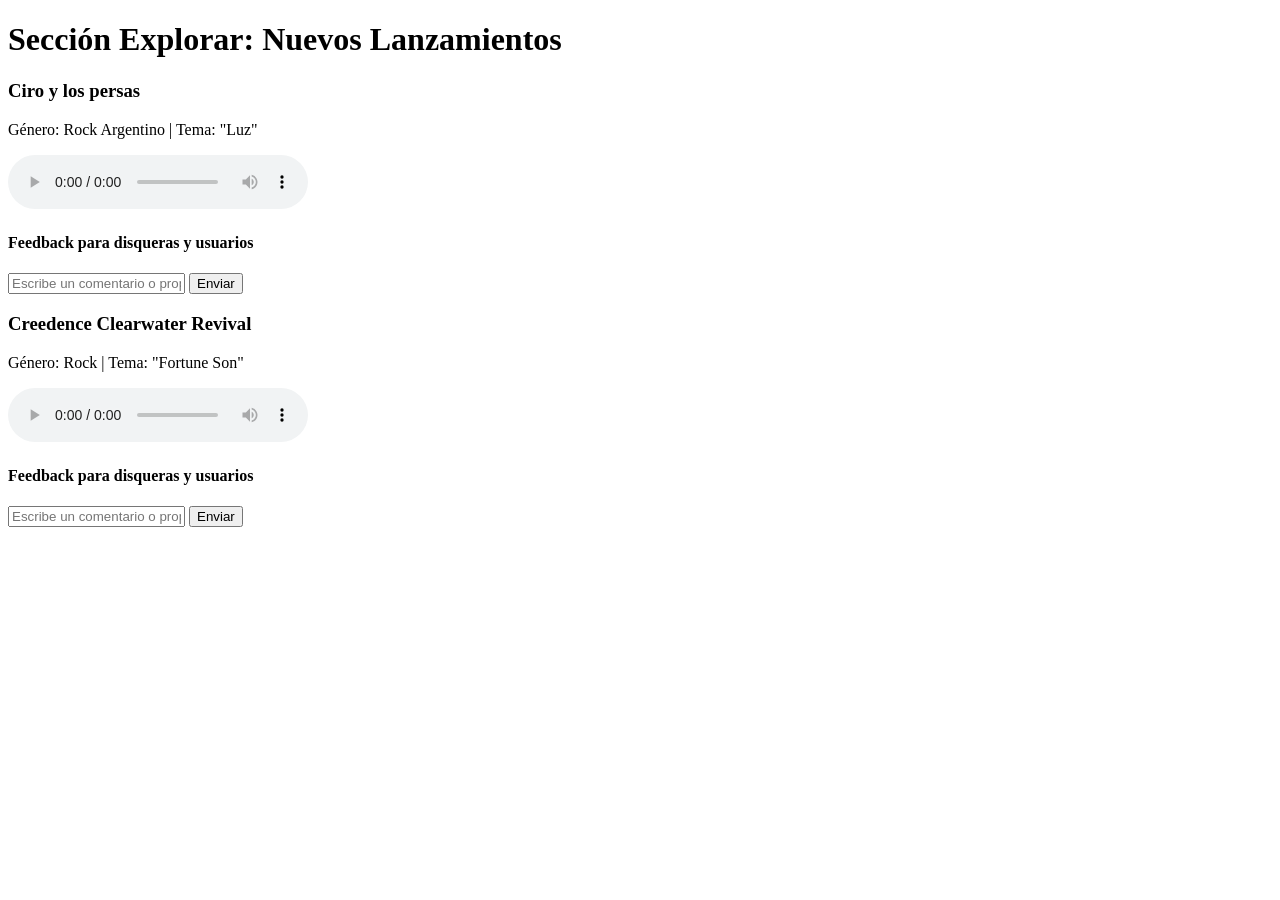
==== JB_music/explorar.html @ 16a071d9 "Creando seccion de explorar" ====
<!DOCTYPE html>
<html lang="en">
<head>
    <meta charset="UTF-8">
    <meta name="viewport" content="width=device-width, initial-scale=1.0">
    <title>Explorar</title>
    <link rel="stylesheet" href="explorar.css">
</head>
<body>
    <h1>Sección Explorar: Nuevos Lanzamientos</h1>

    <div class="grid-explorar">

        <!-- CAJA 1: ARTISTA INDIVIDUAL -->
        <div class="tarjeta-musical">
            <h3 class="nombre-artista">Ciro y los persas</h3>
            <p class="titulo-cancion">Género: Rock Argentino | Tema: "Luz"</p>
            
            <!-- Etiqueta de audio: Reemplaza "enlace_a_la_cancion.mp3" con el archivo real -->
            <audio controls>
                <source src="audios/Ciro y los Persas - Luz.mp3" type="audio/mpeg">
                Tu navegador no soporta el elemento de audio.
            </audio>

            <!-- Bloque de comentarios de esta canción -->
            <div class="seccion-comentarios">
                <h4>Feedback para disqueras y usuarios</h4>
                <div class="formulario-comentario">
                    <input type="text" class="input-comentario" placeholder="Escribe un comentario o propuesta..." required>
                    <button type="submit" class="boton-enviar">Enviar</button>
                </div>
            </div>
        </div>
 
        <div class="tarjeta-musical">
            <h3 class="nombre-artista">Creedence Clearwater Revival</h3>
            <p class="titulo-cancion">Género: Rock | Tema: "Fortune Son"</p>
            
            <audio controls>
                <source src="audios/Creedence Clearwater Revival - Fortunate Son.mp3" type="audio/mpeg">
                Tu navegador no soporta el elemento de audio.
            </audio>

            <div class="seccion-comentarios">
                <h4>Feedback para disqueras y usuarios</h4>
                <div class="formulario-comentario">
                    <input type="text" class="input-comentario" placeholder="Escribe un comentario o propuesta..." required>
                    <button type="submit" class="boton-enviar">Enviar</button>
                </div>
            </div>
        </div>

    </div>
</body>
</html>
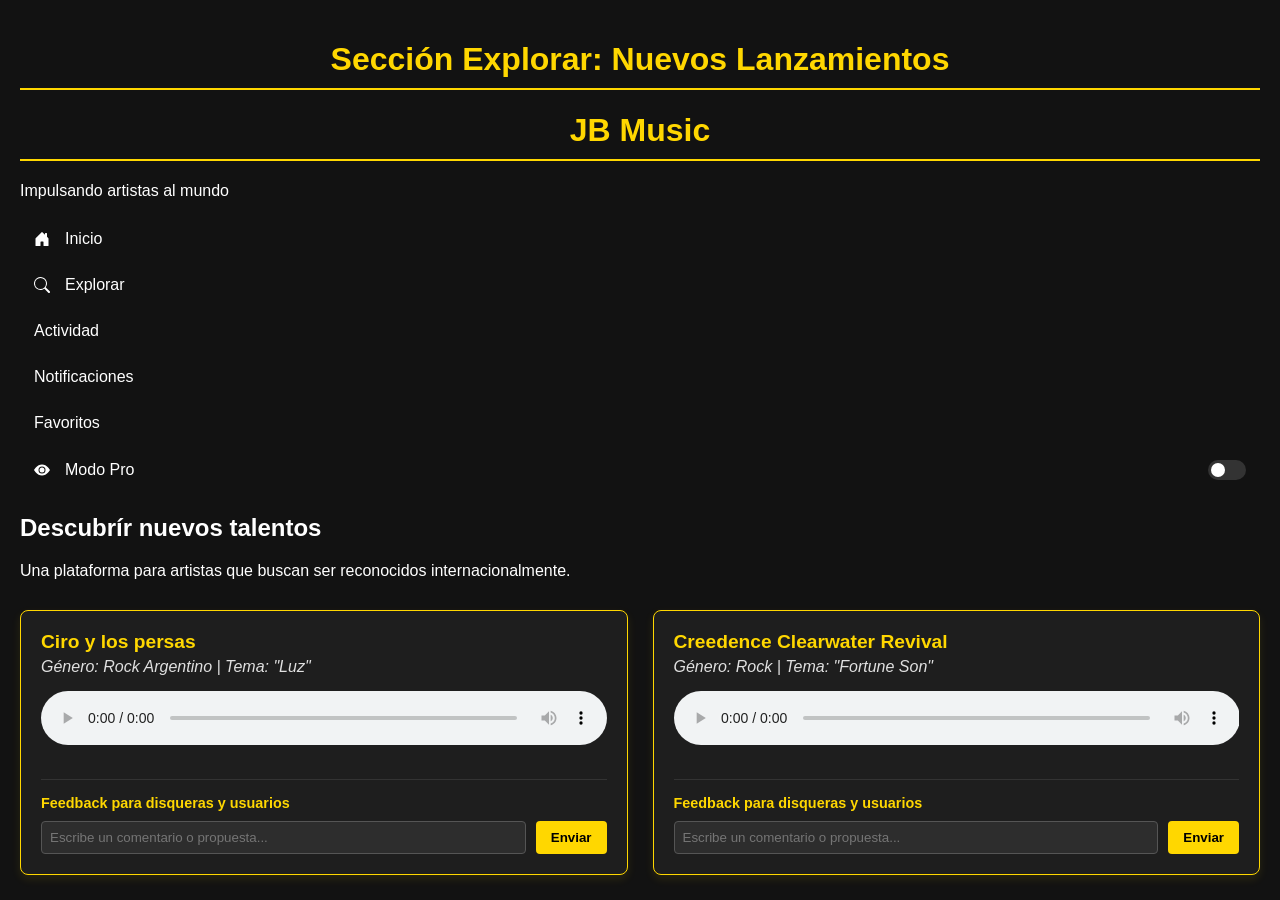
==== commit 85c6b0aa: "Nuevos cambios" ====
--- a/JB_music/explorar.html
+++ b/JB_music/explorar.html
@@ -8,7 +8,68 @@
 </head>
 <body>
     <h1>Sección Explorar: Nuevos Lanzamientos</h1>
+    
+    <h1>JB Music</h1>
+        <p>Impulsando artistas al mundo</p>
+     <div class="menu-item">
+    <div>
+        <a href="index.html">
+            <svg xmlns="http://www.w3.org/2000/svg" width="16" height="16" fill="currentColor" class="bi bi-house-door-fill" viewBox="0 0 16 16">
+                <path d="M6.5 14.5v-3.505c0-.245.25-.495.5-.495h2c.25 0 .5.25.5.5v3.5a.5.5 0 0 0 .5.5h4a.5.5 0 0 0 .5-.5v-7a.5.5 0 0 0-.146-.354L13 5.793V2.5a.5.5 0 0 0-.5-.5h-1a.5.5 0 0 0-.5.5v1.293L8.354 1.146a.5.5 0 0 0-.708 0l-6 6A.5.5 0 0 0 1.5 7.5v7a.5.5 0 0 0 .5.5h4a.5.5 0 0 0 .5-.5"/>
+            </svg>
+            Inicio
+        </a>
+    </div>
+</div>
 
+<div class="menu-item">
+    <div>
+        <a href="explorar.html">
+            <svg xmlns="http://www.w3.org/2000/svg" width="16" height="16" fill="currentColor" class="bi bi-search" viewBox="0 0 16 16">
+                <path d="M11.742 10.344a6.5 6.5 0 1 0-1.397 1.398h-.001q.044.06.098.115l3.85 3.85a1 1 0 0 0 1.415-1.414l-3.85-3.85a1 1 0 0 0-.115-.1zM12 6.5a5.5 5.5 0 1 1-11 0 5.5 5.5 0 0 1 11 0"/>
+            </svg>
+            Explorar
+        </a>
+    </div>
+</div>
+
+<div class="menu-item">
+    <div class="menu-text-with-icon">
+        Actividad
+    </div>
+</div>
+
+<div class="menu-item">
+    <div class="menu-text-with-icon">
+        Notificaciones
+    </div>
+</div>
+
+<div class="menu-item">
+    <div class="menu-text-with-icon">
+        Favoritos
+    </div>
+</div>
+
+<label class="menu-item checkbox-item" for="menu-toggle">
+    <div class="checkbox-content">
+        <svg xmlns="http://www.w3.org/2000/svg" width="16" height="16" fill="currentColor" class="bi bi-eye-fill" viewBox="0 0 16 16">
+            <path d="M10.5 8a2.5 2.5 0 1 1-5 0 2.5 2.5 0 0 1 5 0"/>
+            <path d="M0 8s3-5.5 8-5.5s8 5.5 8 5.5s-3 5.5-8 5.5S0 8 0 8m8 3.5a3.5 3.5 0 1 0 0-7 3.5 3.5 0 0 0 0 7"/>
+        </svg>
+        <span>Modo Pro</span>
+    </div>
+    <div class="switch-container">
+        <input type="checkbox" id="menu-toggle">
+        <span class="custom-switch"></span>
+    </div>
+</label>
+
+<section class="hero">
+    <h2>Descubrír nuevos talentos</h2>
+    <p>Una plataforma para artistas que buscan ser reconocidos internacionalmente.</p>
+</section>
+    
     <div class="grid-explorar">
 
         <!-- CAJA 1: ARTISTA INDIVIDUAL -->
--- a/JB_music/explorar.css
+++ b/JB_music/explorar.css
@@ -0,0 +1,202 @@
+body {
+            background-color: #121212; /* Negro oscuro de fondo */
+            color: #FFFFFF; /* Texto blanco para que contraste */
+            font-family: 'Segoe UI', Tahoma, Geneva, Verdana, sans-serif;
+            margin: 0;
+            padding: 20px;
+}
+
+h1 {
+            color: #FFD700; /* Amarillo Dorado para el título principal */
+            text-align: center;
+            border-bottom: 2px solid #FFD700;
+            padding-bottom: 10px;
+}
+
+        /* --- CONTENEDOR PRINCIPAL DE LAS CAJAS --- */
+.grid-explorar {
+            display: grid;
+            grid-template-columns: repeat(auto-fit, minmax(300px, 1fr));
+            gap: 25px;
+            margin-top: 30px;
+}
+
+        /* --- DISEÑO DE LAS CAJAS (TARJETAS DE CANCIONES) --- */
+        .tarjeta-musical {
+            background-color: #1E1E1E; /* Negro un poco más claro para la caja */
+            border: 1px solid #FFD700; /* Borde dorado alrededor de la caja */
+            border-radius: 8px;
+            padding: 20px;
+            box-shadow: 0 4px 10px rgba(255, 215, 0, 0.1); /* Destello dorado sutil */
+        }
+
+        .nombre-artista {
+            color: #FFD700; /* Dorado para el nombre del artista */
+            margin: 0 0 5px 0;
+            font-size: 1.2rem;
+        }
+
+        .titulo-cancion {
+            margin: 0 0 15px 0;
+            color: #E0E0E0;
+            font-style: italic;
+        }
+
+        /* Reproductor de audio nativo */
+        audio {
+            width: 100%;
+            margin-bottom: 15px;
+        }
+
+        /* --- SECCIÓN DE COMENTARIOS DENTRO DE LA CAJA --- */
+        .seccion-comentarios {
+            border-top: 1px solid #333333; /* Línea divisoria interna */
+            padding-top: 15px;
+            margin-top: 15px;
+        }
+
+        .seccion-comentarios h4 {
+            margin: 0 0 10px 0;
+            color: #FFD700; /* Título de comentarios en dorado */
+            font-size: 0.9rem;
+        }
+
+        /* Formulario para dejar un comentario */
+        .formulario-comentario {
+            display: flex;
+            gap: 10px;
+        }
+
+.input-comentario {
+            flex-grow: 1;
+            background-color: #2D2D2D;
+            border: 1px solid #555555;
+            border-radius: 4px;
+            color: #FFF;
+            padding: 8px;
+}
+
+        /* Estilo al hacer clic en el input */
+.input-comentario:focus {
+            outline: none;
+            border-color: #FFD700; /* El borde se ilumina en dorado */
+}
+
+.boton-enviar {
+            background-color: #FFD700; /* Botón dorado */
+            color: #000000; /* Texto negro para que resalte en el botón */
+            border: none;
+            border-radius: 4px;
+            padding: 8px 15px;
+            font-weight: bold;
+            cursor: pointer;
+}
+
+.boton-enviar:hover {
+            background-color: #E6C200; /* Dorado un poco más oscuro al pasar el mouse */
+}
+
+.menu {
+    display: flex;
+    flex-direction: column;
+    gap: 15px;
+    font-family: sans-serif; /* Ajusta a tu tipografía */
+}
+
+.menu-item {
+    display: flex;
+    align-items: center;
+    gap: 15px;
+    padding: 14px;
+    border-radius: 14px;
+    cursor: pointer;
+    transition: 0.3s;
+    color: white; /* Hereda color blanco a los textos sin link */
+}
+
+/* Corrige los links para que no salgan azules ni subrayados */
+.menu-item a {
+    color: white;
+    text-decoration: none;
+    display: flex;
+    align-items: center;
+    gap: 15px;
+    width: 100%;
+}
+
+/* Alineación de los iconos SVG que usas */
+.menu-item svg {
+    flex-shrink: 0;
+}
+
+.menu-item:hover {
+    background: #171717;
+}
+
+.menu-item.active {
+    background: linear-gradient(90deg, #7b2ff7, #f107a3);
+}
+
+/* ========================================================
+   ESTILOS EXCLUSIVOS DEL CHECKBOX COMPATIBLE
+   ======================================================== */
+
+/* Separa el texto a la izquierda y el switch a la derecha */
+.checkbox-item {
+    justify-content: space-between;
+    user-select: none;
+}
+
+.checkbox-content {
+    display: flex;
+    align-items: center;
+    gap: 15px;
+}
+
+/* Contenedor del switch deslizante */
+.switch-container {
+    position: relative;
+    width: 38px;
+    height: 20px;
+    flex-shrink: 0;
+}
+
+/* Ocultar checkbox por defecto */
+.switch-container input {
+    opacity: 0;
+    width: 0;
+    height: 0;
+}
+
+/* Fondo del switch apagado */
+.custom-switch {
+    position: absolute;
+    cursor: pointer;
+    top: 0; left: 0; right: 0; bottom: 0;
+    background-color: #333;
+    border-radius: 20px;
+    transition: 0.3s;
+}
+
+/* Bolita interna del switch */
+.custom-switch::before {
+    position: absolute;
+    content: "";
+    height: 14px;
+    width: 14px;
+    left: 3px;
+    bottom: 3px;
+    background-color: white;
+    border-radius: 50%;
+    transition: 0.3s;
+}
+
+/* CUANDO SE ACTIVA: Aplica tu degradado exacto */
+.switch-container input:checked + .custom-switch {
+    background: linear-gradient(90deg, #7b2ff7, #f107a3);
+}
+
+/* CUANDO SE ACTIVA: Mueve la bolita a la derecha */
+.switch-container input:checked + .custom-switch::before {
+    transform: translateX(18px);
+}
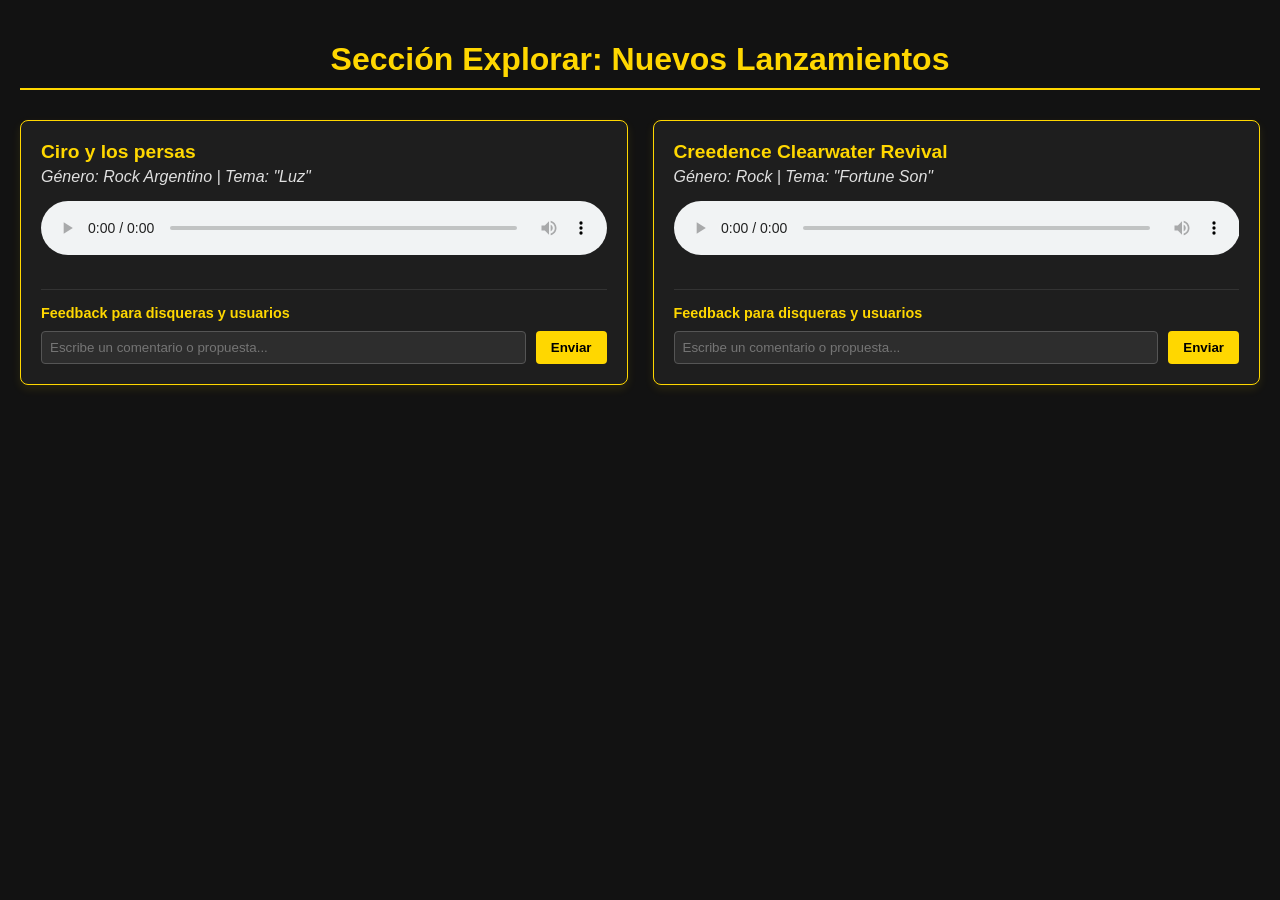
==== commit 5c3040fa: "subiendo algo" ====
--- a/JB_music/explorar.html
+++ b/JB_music/explorar.html
@@ -8,68 +8,7 @@
 </head>
 <body>
     <h1>Sección Explorar: Nuevos Lanzamientos</h1>
-    
-    <h1>JB Music</h1>
-        <p>Impulsando artistas al mundo</p>
-     <div class="menu-item">
-    <div>
-        <a href="index.html">
-            <svg xmlns="http://www.w3.org/2000/svg" width="16" height="16" fill="currentColor" class="bi bi-house-door-fill" viewBox="0 0 16 16">
-                <path d="M6.5 14.5v-3.505c0-.245.25-.495.5-.495h2c.25 0 .5.25.5.5v3.5a.5.5 0 0 0 .5.5h4a.5.5 0 0 0 .5-.5v-7a.5.5 0 0 0-.146-.354L13 5.793V2.5a.5.5 0 0 0-.5-.5h-1a.5.5 0 0 0-.5.5v1.293L8.354 1.146a.5.5 0 0 0-.708 0l-6 6A.5.5 0 0 0 1.5 7.5v7a.5.5 0 0 0 .5.5h4a.5.5 0 0 0 .5-.5"/>
-            </svg>
-            Inicio
-        </a>
-    </div>
-</div>
 
-<div class="menu-item">
-    <div>
-        <a href="explorar.html">
-            <svg xmlns="http://www.w3.org/2000/svg" width="16" height="16" fill="currentColor" class="bi bi-search" viewBox="0 0 16 16">
-                <path d="M11.742 10.344a6.5 6.5 0 1 0-1.397 1.398h-.001q.044.06.098.115l3.85 3.85a1 1 0 0 0 1.415-1.414l-3.85-3.85a1 1 0 0 0-.115-.1zM12 6.5a5.5 5.5 0 1 1-11 0 5.5 5.5 0 0 1 11 0"/>
-            </svg>
-            Explorar
-        </a>
-    </div>
-</div>
-
-<div class="menu-item">
-    <div class="menu-text-with-icon">
-        Actividad
-    </div>
-</div>
-
-<div class="menu-item">
-    <div class="menu-text-with-icon">
-        Notificaciones
-    </div>
-</div>
-
-<div class="menu-item">
-    <div class="menu-text-with-icon">
-        Favoritos
-    </div>
-</div>
-
-<label class="menu-item checkbox-item" for="menu-toggle">
-    <div class="checkbox-content">
-        <svg xmlns="http://www.w3.org/2000/svg" width="16" height="16" fill="currentColor" class="bi bi-eye-fill" viewBox="0 0 16 16">
-            <path d="M10.5 8a2.5 2.5 0 1 1-5 0 2.5 2.5 0 0 1 5 0"/>
-            <path d="M0 8s3-5.5 8-5.5s8 5.5 8 5.5s-3 5.5-8 5.5S0 8 0 8m8 3.5a3.5 3.5 0 1 0 0-7 3.5 3.5 0 0 0 0 7"/>
-        </svg>
-        <span>Modo Pro</span>
-    </div>
-    <div class="switch-container">
-        <input type="checkbox" id="menu-toggle">
-        <span class="custom-switch"></span>
-    </div>
-</label>
-
-<section class="hero">
-    <h2>Descubrír nuevos talentos</h2>
-    <p>Una plataforma para artistas que buscan ser reconocidos internacionalmente.</p>
-</section>
-    
     <div class="grid-explorar">
 
         <!-- CAJA 1: ARTISTA INDIVIDUAL -->
--- a/JB_music/explorar.css
+++ b/JB_music/explorar.css
@@ -94,109 +94,4 @@
 
 .boton-enviar:hover {
             background-color: #E6C200; /* Dorado un poco más oscuro al pasar el mouse */
-}
-
-.menu {
-    display: flex;
-    flex-direction: column;
-    gap: 15px;
-    font-family: sans-serif; /* Ajusta a tu tipografía */
-}
-
-.menu-item {
-    display: flex;
-    align-items: center;
-    gap: 15px;
-    padding: 14px;
-    border-radius: 14px;
-    cursor: pointer;
-    transition: 0.3s;
-    color: white; /* Hereda color blanco a los textos sin link */
-}
-
-/* Corrige los links para que no salgan azules ni subrayados */
-.menu-item a {
-    color: white;
-    text-decoration: none;
-    display: flex;
-    align-items: center;
-    gap: 15px;
-    width: 100%;
-}
-
-/* Alineación de los iconos SVG que usas */
-.menu-item svg {
-    flex-shrink: 0;
-}
-
-.menu-item:hover {
-    background: #171717;
-}
-
-.menu-item.active {
-    background: linear-gradient(90deg, #7b2ff7, #f107a3);
-}
-
-/* ========================================================
-   ESTILOS EXCLUSIVOS DEL CHECKBOX COMPATIBLE
-   ======================================================== */
-
-/* Separa el texto a la izquierda y el switch a la derecha */
-.checkbox-item {
-    justify-content: space-between;
-    user-select: none;
-}
-
-.checkbox-content {
-    display: flex;
-    align-items: center;
-    gap: 15px;
-}
-
-/* Contenedor del switch deslizante */
-.switch-container {
-    position: relative;
-    width: 38px;
-    height: 20px;
-    flex-shrink: 0;
-}
-
-/* Ocultar checkbox por defecto */
-.switch-container input {
-    opacity: 0;
-    width: 0;
-    height: 0;
-}
-
-/* Fondo del switch apagado */
-.custom-switch {
-    position: absolute;
-    cursor: pointer;
-    top: 0; left: 0; right: 0; bottom: 0;
-    background-color: #333;
-    border-radius: 20px;
-    transition: 0.3s;
-}
-
-/* Bolita interna del switch */
-.custom-switch::before {
-    position: absolute;
-    content: "";
-    height: 14px;
-    width: 14px;
-    left: 3px;
-    bottom: 3px;
-    background-color: white;
-    border-radius: 50%;
-    transition: 0.3s;
-}
-
-/* CUANDO SE ACTIVA: Aplica tu degradado exacto */
-.switch-container input:checked + .custom-switch {
-    background: linear-gradient(90deg, #7b2ff7, #f107a3);
-}
-
-/* CUANDO SE ACTIVA: Mueve la bolita a la derecha */
-.switch-container input:checked + .custom-switch::before {
-    transform: translateX(18px);
 }
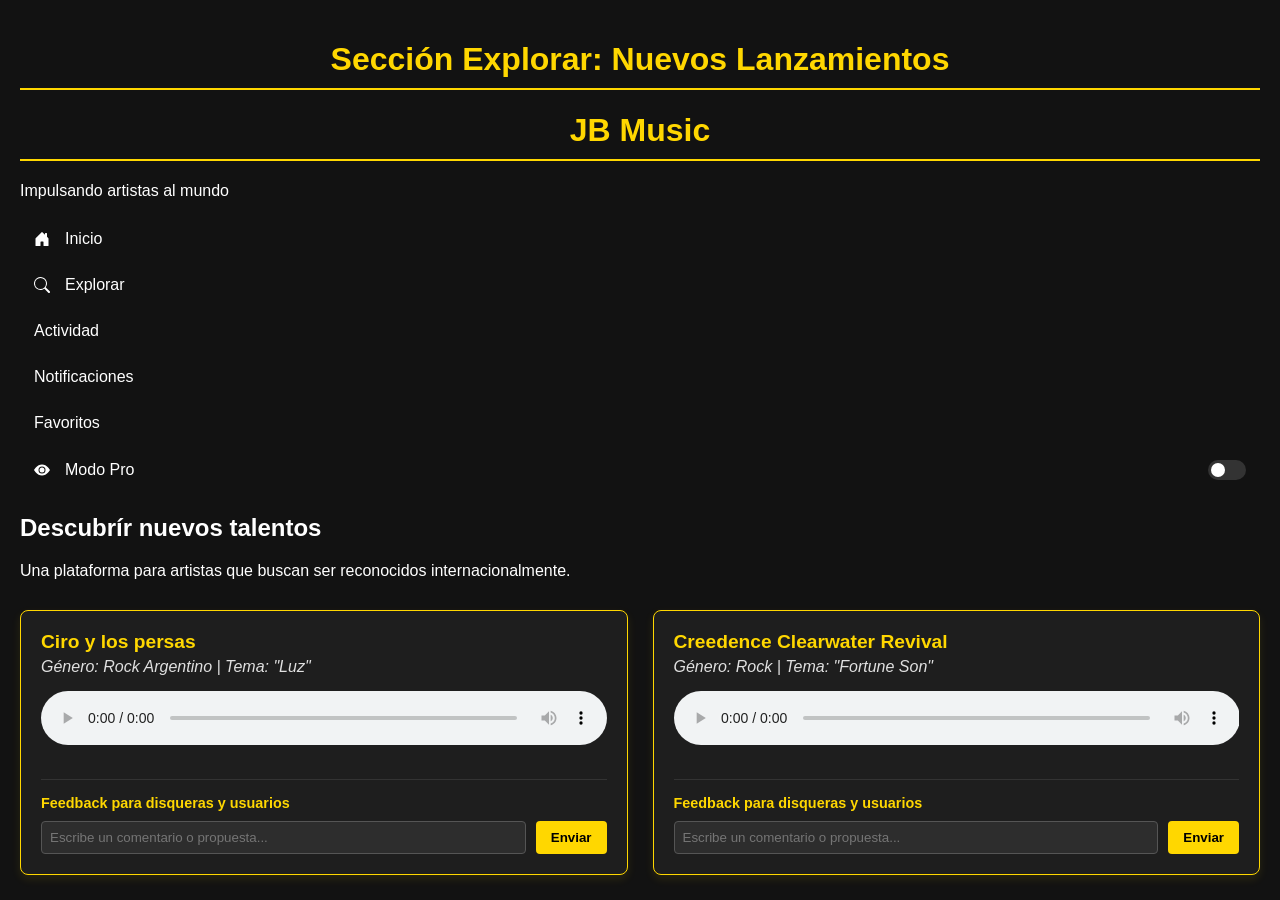
==== commit 94bf303c: "resolver merge" ====
--- a/JB_music/explorar.html
+++ b/JB_music/explorar.html
@@ -8,7 +8,68 @@
 </head>
 <body>
     <h1>Sección Explorar: Nuevos Lanzamientos</h1>
+    
+    <h1>JB Music</h1>
+        <p>Impulsando artistas al mundo</p>
+     <div class="menu-item">
+    <div>
+        <a href="index.html">
+            <svg xmlns="http://www.w3.org/2000/svg" width="16" height="16" fill="currentColor" class="bi bi-house-door-fill" viewBox="0 0 16 16">
+                <path d="M6.5 14.5v-3.505c0-.245.25-.495.5-.495h2c.25 0 .5.25.5.5v3.5a.5.5 0 0 0 .5.5h4a.5.5 0 0 0 .5-.5v-7a.5.5 0 0 0-.146-.354L13 5.793V2.5a.5.5 0 0 0-.5-.5h-1a.5.5 0 0 0-.5.5v1.293L8.354 1.146a.5.5 0 0 0-.708 0l-6 6A.5.5 0 0 0 1.5 7.5v7a.5.5 0 0 0 .5.5h4a.5.5 0 0 0 .5-.5"/>
+            </svg>
+            Inicio
+        </a>
+    </div>
+</div>
 
+<div class="menu-item">
+    <div>
+        <a href="explorar.html">
+            <svg xmlns="http://www.w3.org/2000/svg" width="16" height="16" fill="currentColor" class="bi bi-search" viewBox="0 0 16 16">
+                <path d="M11.742 10.344a6.5 6.5 0 1 0-1.397 1.398h-.001q.044.06.098.115l3.85 3.85a1 1 0 0 0 1.415-1.414l-3.85-3.85a1 1 0 0 0-.115-.1zM12 6.5a5.5 5.5 0 1 1-11 0 5.5 5.5 0 0 1 11 0"/>
+            </svg>
+            Explorar
+        </a>
+    </div>
+</div>
+
+<div class="menu-item">
+    <div class="menu-text-with-icon">
+        Actividad
+    </div>
+</div>
+
+<div class="menu-item">
+    <div class="menu-text-with-icon">
+        Notificaciones
+    </div>
+</div>
+
+<div class="menu-item">
+    <div class="menu-text-with-icon">
+        Favoritos
+    </div>
+</div>
+
+<label class="menu-item checkbox-item" for="menu-toggle">
+    <div class="checkbox-content">
+        <svg xmlns="http://www.w3.org/2000/svg" width="16" height="16" fill="currentColor" class="bi bi-eye-fill" viewBox="0 0 16 16">
+            <path d="M10.5 8a2.5 2.5 0 1 1-5 0 2.5 2.5 0 0 1 5 0"/>
+            <path d="M0 8s3-5.5 8-5.5s8 5.5 8 5.5s-3 5.5-8 5.5S0 8 0 8m8 3.5a3.5 3.5 0 1 0 0-7 3.5 3.5 0 0 0 0 7"/>
+        </svg>
+        <span>Modo Pro</span>
+    </div>
+    <div class="switch-container">
+        <input type="checkbox" id="menu-toggle">
+        <span class="custom-switch"></span>
+    </div>
+</label>
+
+<section class="hero">
+    <h2>Descubrír nuevos talentos</h2>
+    <p>Una plataforma para artistas que buscan ser reconocidos internacionalmente.</p>
+</section>
+    
     <div class="grid-explorar">
 
         <!-- CAJA 1: ARTISTA INDIVIDUAL -->
--- a/JB_music/explorar.css
+++ b/JB_music/explorar.css
@@ -94,4 +94,109 @@
 
 .boton-enviar:hover {
             background-color: #E6C200; /* Dorado un poco más oscuro al pasar el mouse */
+}
+
+.menu {
+    display: flex;
+    flex-direction: column;
+    gap: 15px;
+    font-family: sans-serif; /* Ajusta a tu tipografía */
+}
+
+.menu-item {
+    display: flex;
+    align-items: center;
+    gap: 15px;
+    padding: 14px;
+    border-radius: 14px;
+    cursor: pointer;
+    transition: 0.3s;
+    color: white; /* Hereda color blanco a los textos sin link */
+}
+
+/* Corrige los links para que no salgan azules ni subrayados */
+.menu-item a {
+    color: white;
+    text-decoration: none;
+    display: flex;
+    align-items: center;
+    gap: 15px;
+    width: 100%;
+}
+
+/* Alineación de los iconos SVG que usas */
+.menu-item svg {
+    flex-shrink: 0;
+}
+
+.menu-item:hover {
+    background: #171717;
+}
+
+.menu-item.active {
+    background: linear-gradient(90deg, #7b2ff7, #f107a3);
+}
+
+/* ========================================================
+   ESTILOS EXCLUSIVOS DEL CHECKBOX COMPATIBLE
+   ======================================================== */
+
+/* Separa el texto a la izquierda y el switch a la derecha */
+.checkbox-item {
+    justify-content: space-between;
+    user-select: none;
+}
+
+.checkbox-content {
+    display: flex;
+    align-items: center;
+    gap: 15px;
+}
+
+/* Contenedor del switch deslizante */
+.switch-container {
+    position: relative;
+    width: 38px;
+    height: 20px;
+    flex-shrink: 0;
+}
+
+/* Ocultar checkbox por defecto */
+.switch-container input {
+    opacity: 0;
+    width: 0;
+    height: 0;
+}
+
+/* Fondo del switch apagado */
+.custom-switch {
+    position: absolute;
+    cursor: pointer;
+    top: 0; left: 0; right: 0; bottom: 0;
+    background-color: #333;
+    border-radius: 20px;
+    transition: 0.3s;
+}
+
+/* Bolita interna del switch */
+.custom-switch::before {
+    position: absolute;
+    content: "";
+    height: 14px;
+    width: 14px;
+    left: 3px;
+    bottom: 3px;
+    background-color: white;
+    border-radius: 50%;
+    transition: 0.3s;
+}
+
+/* CUANDO SE ACTIVA: Aplica tu degradado exacto */
+.switch-container input:checked + .custom-switch {
+    background: linear-gradient(90deg, #7b2ff7, #f107a3);
+}
+
+/* CUANDO SE ACTIVA: Mueve la bolita a la derecha */
+.switch-container input:checked + .custom-switch::before {
+    transform: translateX(18px);
 }
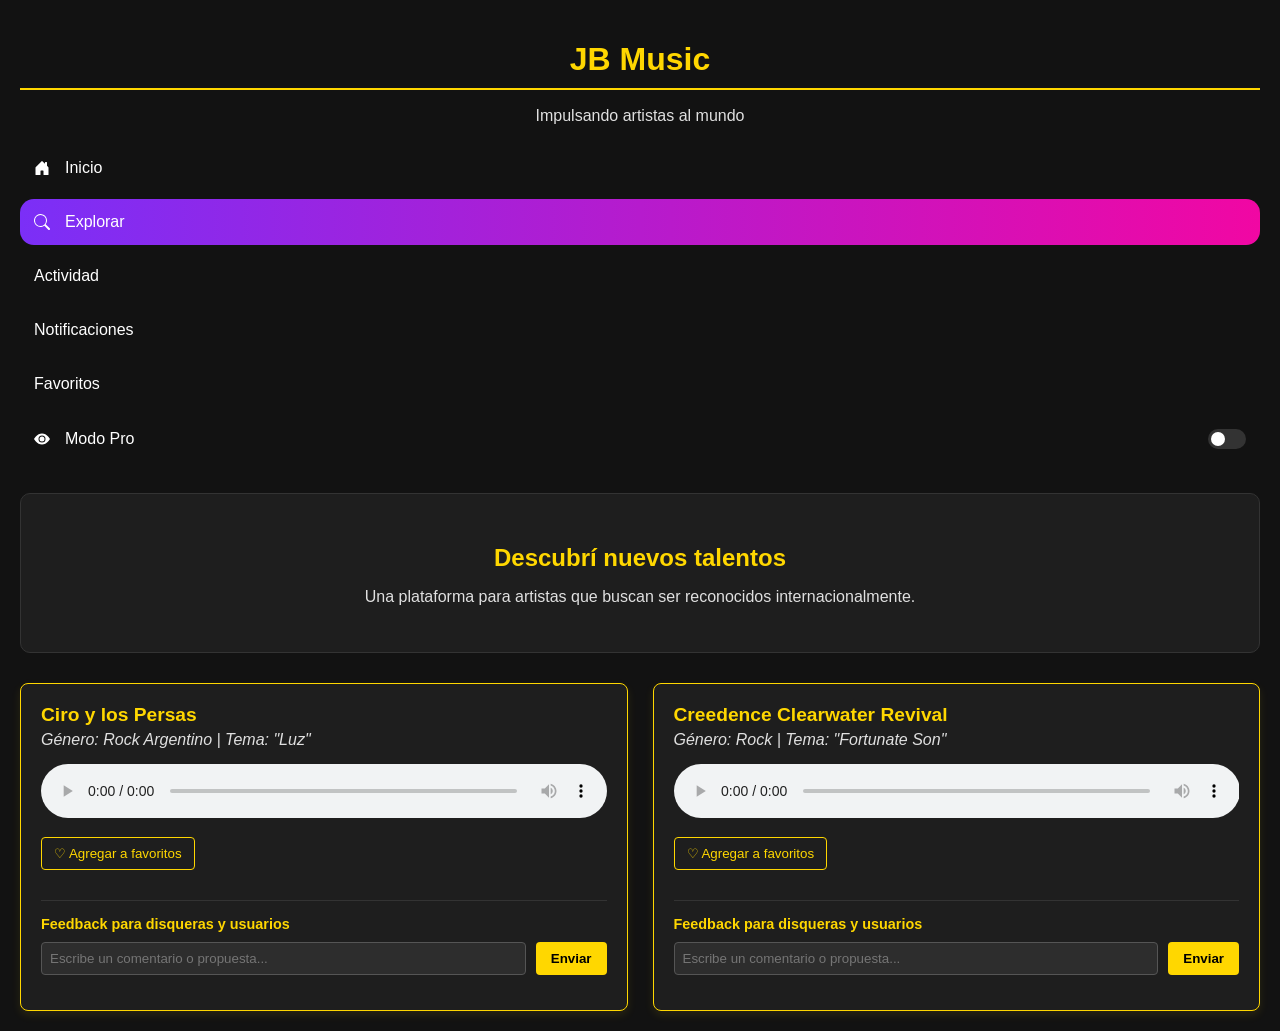
==== commit d62b057d: "Mejorando página de explorar" ====
--- a/JB_music/explorar.html
+++ b/JB_music/explorar.html
@@ -1,116 +1,166 @@
 <!DOCTYPE html>
-<html lang="en">
+<html lang="es">
 <head>
     <meta charset="UTF-8">
     <meta name="viewport" content="width=device-width, initial-scale=1.0">
-    <title>Explorar</title>
+    <title>Explorar - JB Music</title>
     <link rel="stylesheet" href="explorar.css">
 </head>
 <body>
-    <h1>Sección Explorar: Nuevos Lanzamientos</h1>
-    
+<header>
     <h1>JB Music</h1>
-        <p>Impulsando artistas al mundo</p>
-     <div class="menu-item">
-    <div>
+    <p>Impulsando artistas al mundo</p>
+</header>
+
+<nav class="menu">
+
+    <div class="menu-item">
         <a href="index.html">
-            <svg xmlns="http://www.w3.org/2000/svg" width="16" height="16" fill="currentColor" class="bi bi-house-door-fill" viewBox="0 0 16 16">
+            <svg xmlns="http://www.w3.org/2000/svg" width="16" height="16" fill="currentColor" viewBox="0 0 16 16">
                 <path d="M6.5 14.5v-3.505c0-.245.25-.495.5-.495h2c.25 0 .5.25.5.5v3.5a.5.5 0 0 0 .5.5h4a.5.5 0 0 0 .5-.5v-7a.5.5 0 0 0-.146-.354L13 5.793V2.5a.5.5 0 0 0-.5-.5h-1a.5.5 0 0 0-.5.5v1.293L8.354 1.146a.5.5 0 0 0-.708 0l-6 6A.5.5 0 0 0 1.5 7.5v7a.5.5 0 0 0 .5.5h4a.5.5 0 0 0 .5-.5"/>
             </svg>
             Inicio
         </a>
     </div>
-</div>
 
-<div class="menu-item">
-    <div>
+    <div class="menu-item active">
         <a href="explorar.html">
-            <svg xmlns="http://www.w3.org/2000/svg" width="16" height="16" fill="currentColor" class="bi bi-search" viewBox="0 0 16 16">
+            <svg xmlns="http://www.w3.org/2000/svg" width="16" height="16" fill="currentColor" viewBox="0 0 16 16">
                 <path d="M11.742 10.344a6.5 6.5 0 1 0-1.397 1.398h-.001q.044.06.098.115l3.85 3.85a1 1 0 0 0 1.415-1.414l-3.85-3.85a1 1 0 0 0-.115-.1zM12 6.5a5.5 5.5 0 1 1-11 0 5.5 5.5 0 0 1 11 0"/>
             </svg>
             Explorar
         </a>
     </div>
-</div>
 
-<div class="menu-item">
-    <div class="menu-text-with-icon">
-        Actividad
+    <div class="menu-item" id="actividad">
+        <div class="menu-text-with-icon">
+            Actividad
+        </div>
     </div>
-</div>
 
-<div class="menu-item">
-    <div class="menu-text-with-icon">
-        Notificaciones
+    <div class="menu-item" id="notificaciones">
+        <div class="menu-text-with-icon">
+            Notificaciones
+        </div>
     </div>
-</div>
 
-<div class="menu-item">
-    <div class="menu-text-with-icon">
-        Favoritos
+    <div class="menu-item" id="favoritos">
+        <div class="menu-text-with-icon">
+            Favoritos
+        </div>
     </div>
-</div>
 
-<label class="menu-item checkbox-item" for="menu-toggle">
-    <div class="checkbox-content">
-        <svg xmlns="http://www.w3.org/2000/svg" width="16" height="16" fill="currentColor" class="bi bi-eye-fill" viewBox="0 0 16 16">
-            <path d="M10.5 8a2.5 2.5 0 1 1-5 0 2.5 2.5 0 0 1 5 0"/>
-            <path d="M0 8s3-5.5 8-5.5s8 5.5 8 5.5s-3 5.5-8 5.5S0 8 0 8m8 3.5a3.5 3.5 0 1 0 0-7 3.5 3.5 0 0 0 0 7"/>
-        </svg>
-        <span>Modo Pro</span>
-    </div>
-    <div class="switch-container">
-        <input type="checkbox" id="menu-toggle">
-        <span class="custom-switch"></span>
-    </div>
-</label>
+    <label class="menu-item checkbox-item" for="menu-toggle">
+        <div class="checkbox-content">
+            <svg xmlns="http://www.w3.org/2000/svg" width="16" height="16" fill="currentColor" viewBox="0 0 16 16">
+                <path d="M10.5 8a2.5 2.5 0 1 1-5 0 2.5 2.5 0 0 1 5 0"/>
+                <path d="M0 8s3-5.5 8-5.5s8 5.5 8 5.5s-3 5.5-8 5.5S0 8 0 8m8 3.5a3.5 3.5 0 1 0 0-7 3.5 3.5 0 0 0 0 7"/>
+            </svg>
+            <span>Modo Pro</span>
+        </div>
 
-<section class="hero">
-    <h2>Descubrír nuevos talentos</h2>
-    <p>Una plataforma para artistas que buscan ser reconocidos internacionalmente.</p>
-</section>
-    
-    <div class="grid-explorar">
+        <div class="switch-container">
+            <input type="checkbox" id="menu-toggle">
+            <span class="custom-switch"></span>
+        </div>
+    </label>
 
-        <!-- CAJA 1: ARTISTA INDIVIDUAL -->
-        <div class="tarjeta-musical">
-            <h3 class="nombre-artista">Ciro y los persas</h3>
-            <p class="titulo-cancion">Género: Rock Argentino | Tema: "Luz"</p>
-            
-            <!-- Etiqueta de audio: Reemplaza "enlace_a_la_cancion.mp3" con el archivo real -->
+</nav>
+
+<main>
+
+    <section class="hero">
+        <h2>Descubrí nuevos talentos</h2>
+        <p>Una plataforma para artistas que buscan ser reconocidos internacionalmente.</p>
+    </section>
+
+    <section class="grid-explorar">
+
+        <article class="tarjeta-musical">
+
+            <h3 class="nombre-artista">Ciro y los Persas</h3>
+
+            <p class="titulo-cancion">
+                Género: Rock Argentino | Tema: "Luz"
+            </p>
+
             <audio controls>
                 <source src="audios/Ciro y los Persas - Luz.mp3" type="audio/mpeg">
                 Tu navegador no soporta el elemento de audio.
             </audio>
 
-            <!-- Bloque de comentarios de esta canción -->
+            <button class="boton-favorito">
+                ♡ Agregar a favoritos
+            </button>
+
             <div class="seccion-comentarios">
+
                 <h4>Feedback para disqueras y usuarios</h4>
+
                 <div class="formulario-comentario">
-                    <input type="text" class="input-comentario" placeholder="Escribe un comentario o propuesta..." required>
-                    <button type="submit" class="boton-enviar">Enviar</button>
+                    <input
+                        type="text"
+                        class="input-comentario"
+                        placeholder="Escribe un comentario o propuesta..."
+                    >
+
+                    <button type="button" class="boton-enviar">
+                        Enviar
+                    </button>
                 </div>
+
+                <div class="lista-comentarios"></div>
+
             </div>
-        </div>
- 
-        <div class="tarjeta-musical">
-            <h3 class="nombre-artista">Creedence Clearwater Revival</h3>
-            <p class="titulo-cancion">Género: Rock | Tema: "Fortune Son"</p>
-            
+
+        </article>
+
+        <article class="tarjeta-musical">
+
+            <h3 class="nombre-artista">
+                Creedence Clearwater Revival
+            </h3>
+
+            <p class="titulo-cancion">
+                Género: Rock | Tema: "Fortunate Son"
+            </p>
+
             <audio controls>
                 <source src="audios/Creedence Clearwater Revival - Fortunate Son.mp3" type="audio/mpeg">
                 Tu navegador no soporta el elemento de audio.
             </audio>
 
+            <button class="boton-favorito">
+                ♡ Agregar a favoritos
+            </button>
+
             <div class="seccion-comentarios">
+
                 <h4>Feedback para disqueras y usuarios</h4>
+
                 <div class="formulario-comentario">
-                    <input type="text" class="input-comentario" placeholder="Escribe un comentario o propuesta..." required>
-                    <button type="submit" class="boton-enviar">Enviar</button>
+                    <input
+                        type="text"
+                        class="input-comentario"
+                        placeholder="Escribe un comentario o propuesta..."
+                    >
+
+                    <button type="button" class="boton-enviar">
+                        Enviar
+                    </button>
                 </div>
+
+                <div class="lista-comentarios"></div>
+
             </div>
-        </div>
 
-    </div>
+        </article>
+
+    </section>
+
+</main>
+
+<script src="explorar.js"></script>
+
 </body>
 </html>
--- a/JB_music/explorar.css
+++ b/JB_music/explorar.css
@@ -1,202 +1,276 @@
 body {
-            background-color: #121212; /* Negro oscuro de fondo */
-            color: #FFFFFF; /* Texto blanco para que contraste */
-            font-family: 'Segoe UI', Tahoma, Geneva, Verdana, sans-serif;
-            margin: 0;
-            padding: 20px;
+background-color: #121212;
+color: #FFFFFF;
+font-family: 'Segoe UI', Tahoma, Geneva, Verdana, sans-serif;
+margin: 0;
+padding: 20px;
+}
+
+header {
+text-align: center;
+margin-bottom: 20px;
 }
 
 h1 {
-            color: #FFD700; /* Amarillo Dorado para el título principal */
-            text-align: center;
-            border-bottom: 2px solid #FFD700;
-            padding-bottom: 10px;
-}
-
-        /* --- CONTENEDOR PRINCIPAL DE LAS CAJAS --- */
+color: #FFD700;
+text-align: center;
+border-bottom: 2px solid #FFD700;
+padding-bottom: 10px;
+}
+
+header p {
+color: #E0E0E0;
+margin-top: -5px;
+}
+
+.menu {
+display: flex;
+flex-direction: column;
+gap: 8px;
+font-family: sans-serif;
+margin-bottom: 30px;
+}
+
+.menu-item {
+display: flex;
+align-items: center;
+gap: 15px;
+padding: 14px;
+border-radius: 14px;
+cursor: pointer;
+transition: 0.3s;
+color: white;
+}
+
+.menu-item a {
+color: white;
+text-decoration: none;
+display: flex;
+align-items: center;
+gap: 15px;
+width: 100%;
+}
+
+.menu-item svg {
+flex-shrink: 0;
+}
+
+.menu-item:hover {
+background: #171717;
+}
+
+.menu-item.active {
+background: linear-gradient(90deg, #7b2ff7, #f107a3);
+}
+
+.hero {
+text-align: center;
+padding: 30px 20px;
+margin-bottom: 30px;
+background-color: #1E1E1E;
+border-radius: 10px;
+border: 1px solid #333333;
+}
+
+.hero h2 {
+color: #FFD700;
+margin-bottom: 10px;
+}
+
+.hero p {
+color: #E0E0E0;
+}
+
 .grid-explorar {
-            display: grid;
-            grid-template-columns: repeat(auto-fit, minmax(300px, 1fr));
-            gap: 25px;
-            margin-top: 30px;
-}
-
-        /* --- DISEÑO DE LAS CAJAS (TARJETAS DE CANCIONES) --- */
-        .tarjeta-musical {
-            background-color: #1E1E1E; /* Negro un poco más claro para la caja */
-            border: 1px solid #FFD700; /* Borde dorado alrededor de la caja */
-            border-radius: 8px;
-            padding: 20px;
-            box-shadow: 0 4px 10px rgba(255, 215, 0, 0.1); /* Destello dorado sutil */
-        }
-
-        .nombre-artista {
-            color: #FFD700; /* Dorado para el nombre del artista */
-            margin: 0 0 5px 0;
-            font-size: 1.2rem;
-        }
-
-        .titulo-cancion {
-            margin: 0 0 15px 0;
-            color: #E0E0E0;
-            font-style: italic;
-        }
-
-        /* Reproductor de audio nativo */
-        audio {
-            width: 100%;
-            margin-bottom: 15px;
-        }
-
-        /* --- SECCIÓN DE COMENTARIOS DENTRO DE LA CAJA --- */
-        .seccion-comentarios {
-            border-top: 1px solid #333333; /* Línea divisoria interna */
-            padding-top: 15px;
-            margin-top: 15px;
-        }
-
-        .seccion-comentarios h4 {
-            margin: 0 0 10px 0;
-            color: #FFD700; /* Título de comentarios en dorado */
-            font-size: 0.9rem;
-        }
-
-        /* Formulario para dejar un comentario */
-        .formulario-comentario {
-            display: flex;
-            gap: 10px;
-        }
+display: grid;
+grid-template-columns: repeat(auto-fit, minmax(300px, 1fr));
+gap: 25px;
+margin-top: 30px;
+}
+
+.tarjeta-musical {
+background-color: #1E1E1E;
+border: 1px solid #FFD700;
+border-radius: 8px;
+padding: 20px;
+box-shadow: 0 4px 10px rgba(255, 215, 0, 0.1);
+transition: 0.3s;
+}
+
+.tarjeta-musical:hover {
+transform: translateY(-4px);
+box-shadow: 0 6px 15px rgba(255, 215, 0, 0.2);
+}
+
+.nombre-artista {
+color: #FFD700;
+margin: 0 0 5px 0;
+font-size: 1.2rem;
+}
+
+.titulo-cancion {
+margin: 0 0 15px 0;
+color: #E0E0E0;
+font-style: italic;
+}
+
+audio {
+width: 100%;
+margin-bottom: 15px;
+}
+
+.boton-favorito {
+background-color: transparent;
+color: #FFD700;
+border: 1px solid #FFD700;
+border-radius: 4px;
+padding: 8px 12px;
+cursor: pointer;
+margin-bottom: 15px;
+}
+
+.boton-favorito:hover {
+background-color: #FFD700;
+color: #000000;
+}
+
+.boton-favorito.activo {
+background-color: #FFD700;
+color: #000000;
+}
+
+.seccion-comentarios {
+border-top: 1px solid #333333;
+padding-top: 15px;
+margin-top: 15px;
+}
+
+.seccion-comentarios h4 {
+margin: 0 0 10px 0;
+color: #FFD700;
+font-size: 0.9rem;
+}
+
+.formulario-comentario {
+display: flex;
+gap: 10px;
+}
 
 .input-comentario {
-            flex-grow: 1;
-            background-color: #2D2D2D;
-            border: 1px solid #555555;
-            border-radius: 4px;
-            color: #FFF;
-            padding: 8px;
-}
-
-        /* Estilo al hacer clic en el input */
+flex-grow: 1;
+background-color: #2D2D2D;
+border: 1px solid #555555;
+border-radius: 4px;
+color: #FFF;
+padding: 8px;
+}
+
 .input-comentario:focus {
-            outline: none;
-            border-color: #FFD700; /* El borde se ilumina en dorado */
+outline: none;
+border-color: #FFD700;
 }
 
 .boton-enviar {
-            background-color: #FFD700; /* Botón dorado */
-            color: #000000; /* Texto negro para que resalte en el botón */
-            border: none;
-            border-radius: 4px;
-            padding: 8px 15px;
-            font-weight: bold;
-            cursor: pointer;
+background-color: #FFD700;
+color: #000000;
+border: none;
+border-radius: 4px;
+padding: 8px 15px;
+font-weight: bold;
+cursor: pointer;
 }
 
 .boton-enviar:hover {
-            background-color: #E6C200; /* Dorado un poco más oscuro al pasar el mouse */
-}
-
-.menu {
-    display: flex;
+background-color: #E6C200;
+}
+
+.lista-comentarios {
+margin-top: 15px;
+}
+
+.comentario {
+background-color: #2D2D2D;
+padding: 10px;
+border-radius: 5px;
+margin-top: 8px;
+color: #E0E0E0;
+}
+
+.checkbox-item {
+justify-content: space-between;
+user-select: none;
+}
+
+.checkbox-content {
+display: flex;
+align-items: center;
+gap: 15px;
+}
+
+.switch-container {
+position: relative;
+width: 38px;
+height: 20px;
+flex-shrink: 0;
+}
+
+.switch-container input {
+opacity: 0;
+width: 0;
+height: 0;
+}
+
+.custom-switch {
+position: absolute;
+cursor: pointer;
+top: 0;
+left: 0;
+right: 0;
+bottom: 0;
+background-color: #333;
+border-radius: 20px;
+transition: 0.3s;
+}
+
+.custom-switch::before {
+position: absolute;
+content: "";
+height: 14px;
+width: 14px;
+left: 3px;
+bottom: 3px;
+background-color: white;
+border-radius: 50%;
+transition: 0.3s;
+}
+
+.switch-container input:checked + .custom-switch {
+background: linear-gradient(90deg, #7b2ff7, #f107a3);
+}
+
+.switch-container input:checked + .custom-switch::before {
+transform: translateX(18px);
+}
+
+.modo-pro {
+background-color: #0B0B0B;
+}
+
+.modo-pro .tarjeta-musical {
+border-color: #7b2ff7;
+}
+
+@media (max-width: 600px) {
+body {
+padding: 12px;
+}
+
+.formulario-comentario {
     flex-direction: column;
-    gap: 15px;
-    font-family: sans-serif; /* Ajusta a tu tipografía */
-}
-
-.menu-item {
-    display: flex;
-    align-items: center;
-    gap: 15px;
-    padding: 14px;
-    border-radius: 14px;
-    cursor: pointer;
-    transition: 0.3s;
-    color: white; /* Hereda color blanco a los textos sin link */
-}
-
-/* Corrige los links para que no salgan azules ni subrayados */
-.menu-item a {
-    color: white;
-    text-decoration: none;
-    display: flex;
-    align-items: center;
-    gap: 15px;
+}
+
+.boton-enviar {
     width: 100%;
 }
 
-/* Alineación de los iconos SVG que usas */
-.menu-item svg {
-    flex-shrink: 0;
-}
-
-.menu-item:hover {
-    background: #171717;
-}
-
-.menu-item.active {
-    background: linear-gradient(90deg, #7b2ff7, #f107a3);
-}
-
-/* ========================================================
-   ESTILOS EXCLUSIVOS DEL CHECKBOX COMPATIBLE
-   ======================================================== */
-
-/* Separa el texto a la izquierda y el switch a la derecha */
-.checkbox-item {
-    justify-content: space-between;
-    user-select: none;
-}
-
-.checkbox-content {
-    display: flex;
-    align-items: center;
-    gap: 15px;
-}
-
-/* Contenedor del switch deslizante */
-.switch-container {
-    position: relative;
-    width: 38px;
-    height: 20px;
-    flex-shrink: 0;
-}
-
-/* Ocultar checkbox por defecto */
-.switch-container input {
-    opacity: 0;
-    width: 0;
-    height: 0;
-}
-
-/* Fondo del switch apagado */
-.custom-switch {
-    position: absolute;
-    cursor: pointer;
-    top: 0; left: 0; right: 0; bottom: 0;
-    background-color: #333;
-    border-radius: 20px;
-    transition: 0.3s;
-}
-
-/* Bolita interna del switch */
-.custom-switch::before {
-    position: absolute;
-    content: "";
-    height: 14px;
-    width: 14px;
-    left: 3px;
-    bottom: 3px;
-    background-color: white;
-    border-radius: 50%;
-    transition: 0.3s;
-}
-
-/* CUANDO SE ACTIVA: Aplica tu degradado exacto */
-.switch-container input:checked + .custom-switch {
-    background: linear-gradient(90deg, #7b2ff7, #f107a3);
-}
-
-/* CUANDO SE ACTIVA: Mueve la bolita a la derecha */
-.switch-container input:checked + .custom-switch::before {
-    transform: translateX(18px);
 }
